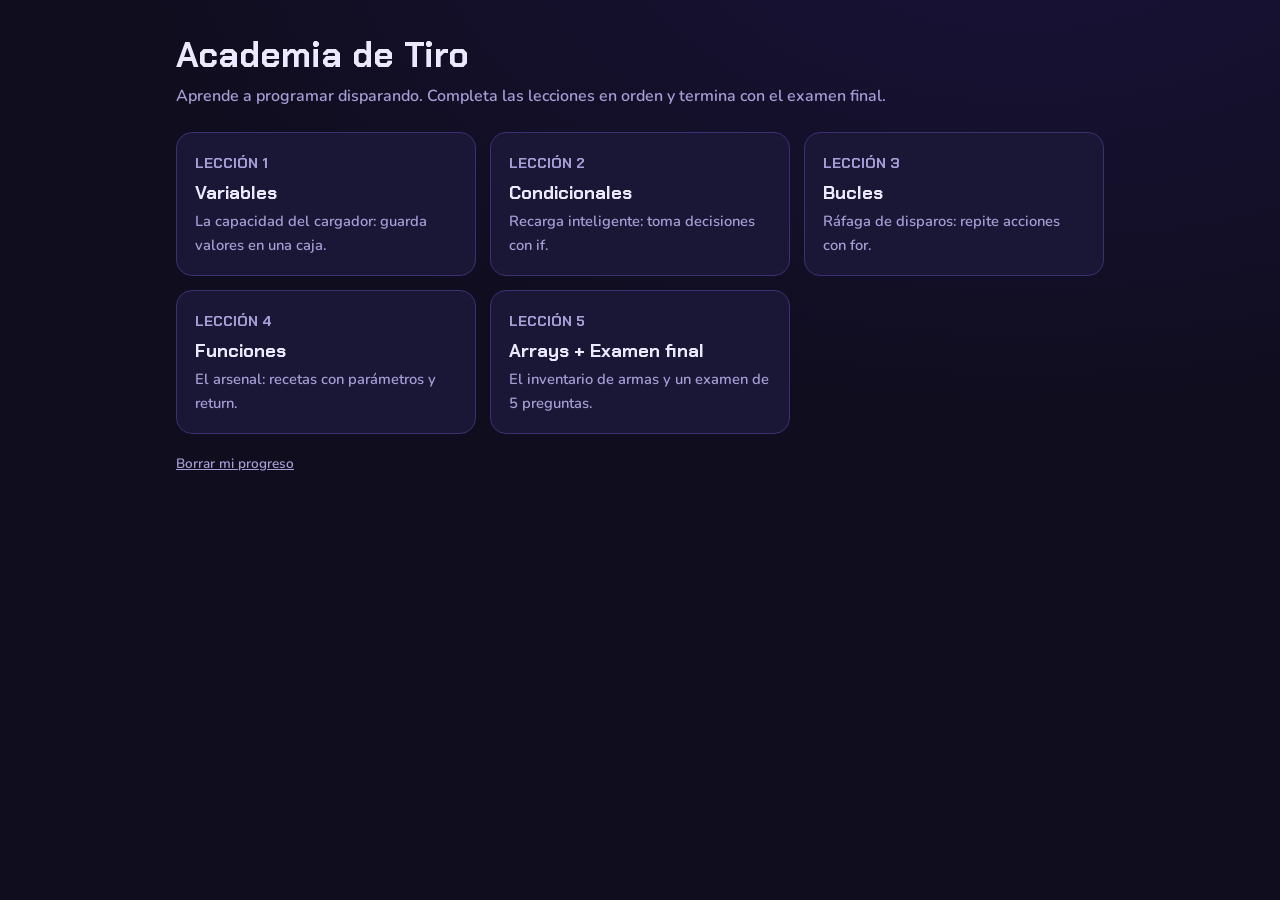
==== index.html @ e1181e5a "Add files via upload" ====
<!DOCTYPE html>
<html lang="es">
<head>
<meta charset="utf-8">
<meta name="viewport" content="width=device-width, initial-scale=1">
<title>Academia de Tiro · Aprende a programar</title>
<link rel="preconnect" href="https://fonts.googleapis.com">
<link href="https://fonts.googleapis.com/css2?family=Chakra+Petch:wght@500;700&family=Nunito:wght@600;800&display=swap" rel="stylesheet">
<link rel="stylesheet" href="css/style.css">
<style>
.wrap{max-width:960px;margin:0 auto;padding:32px 16px}
h1{font:700 2.2rem var(--ui);margin:0}.sub{color:var(--muted);margin:6px 0 24px}
.grid{display:grid;gap:14px;grid-template-columns:repeat(auto-fit,minmax(260px,1fr))}
.card{display:block;text-decoration:none;color:var(--text);background:var(--panel);border:1px solid var(--line);border-radius:16px;padding:18px;transition:transform .12s,border-color .12s;position:relative}
.card:hover{transform:translateY(-3px);border-color:var(--cyan)}
.card b{font:700 1.15rem var(--ui);display:block;margin:6px 0 4px}.card span{color:var(--muted);font-size:.92rem}
.num{font:700 .8rem var(--ui);color:var(--cyan)}
.done::after{content:"✓ Completada";position:absolute;top:14px;right:14px;font:700 .75rem var(--ui);color:#06281a;background:var(--ok);padding:2px 8px;border-radius:99px}
.link{background:none;border:0;color:var(--muted);text-decoration:underline;font:600 .85rem var(--body);margin-top:20px;padding:0;cursor:pointer}
</style>
</head>
<body>
<div class="wrap">
  <h1>Academia de Tiro</h1>
  <p class="sub">Aprende a programar disparando. Completa las lecciones en orden y termina con el examen final.</p>
  <div class="grid" id="grid"></div>
  <button class="link" id="reset">Borrar mi progreso</button>
</div>
<script>
const L = [
  ['01-variables', 'Variables', 'La capacidad del cargador: guarda valores en una caja.'],
  ['02-condicionales', 'Condicionales', 'Recarga inteligente: toma decisiones con if.'],
  ['03-bucles', 'Bucles', 'Ráfaga de disparos: repite acciones con for.'],
  ['04-funciones', 'Funciones', 'El arsenal: recetas con parámetros y return.'],
  ['05-arrays', 'Arrays + Examen final', 'El inventario de armas y un examen de 5 preguntas.']
];
const got = i => { try { return localStorage.getItem('academia:leccion' + (i + 1)) === '1'; } catch (e) { return false; } };
document.getElementById('grid').innerHTML = L.map((l, i) =>
  `<a class="card ${got(i) ? 'done' : ''}" href="lecciones/${l[0]}.html"><span class="num">LECCIÓN ${i + 1}</span><b>${l[1]}</b><span>${l[2]}</span></a>`).join('');
document.getElementById('reset').onclick = () => { try { for (let i = 1; i <= 5; i++) localStorage.removeItem('academia:leccion' + i); } catch (e) {} location.reload(); };
</script>
</body>
</html>
---- css/style.css ----
:root{
  --bg:#100d1f;--panel:#1a1636;--panel2:#231e47;--line:#3a3270;
  --text:#ece9ff;--muted:#a59fd6;--cyan:#3ee6ff;--pink:#ff5c93;--gold:#ffd23f;--ok:#4cf0a0;
  --ui:'Chakra Petch',system-ui,sans-serif;--body:'Nunito',system-ui,sans-serif;--mono:'JetBrains Mono',ui-monospace,monospace;
  color-scheme:dark;box-sizing:border-box;
  padding-top:env(safe-area-inset-top,0px);padding-bottom:env(safe-area-inset-bottom,0px);
}
html{scroll-padding-top:env(safe-area-inset-top,0px)}
*,*::before,*::after{box-sizing:inherit}
body{margin:0;min-height:100vh;background:radial-gradient(900px 500px at 80% -10%,#2a1f6b55,transparent),var(--bg);color:var(--text);font-family:var(--body);font-weight:600;line-height:1.5}
.app{max-width:1180px;margin:0 auto;padding:16px;display:grid;gap:16px;grid-template-columns:minmax(260px,330px) 1fr}
header{grid-column:1/-1;display:flex;align-items:center;gap:12px;flex-wrap:wrap}
header h1{font:700 1.35rem var(--ui);margin:0;letter-spacing:.02em}
.chip{font:700 .8rem var(--ui);padding:4px 10px;border-radius:99px;background:var(--panel2);border:1px solid var(--line);color:var(--cyan)}
.progress{margin-left:auto;display:flex;gap:6px;align-items:center;color:var(--muted);font-size:.85rem}
.progress i{width:34px;height:8px;border-radius:9px;background:var(--panel2);display:block}
.progress i.on{background:var(--cyan)}
.panel{background:var(--panel);border:1px solid var(--line);border-radius:16px;padding:18px}
.explain{align-self:start}
.explain h2{font:700 1.25rem var(--ui);margin:0 0 8px;color:var(--gold)}
.explain p{margin:0 0 12px;font-size:1rem}
.box{display:flex;align-items:center;gap:12px;background:var(--panel2);border-radius:12px;padding:12px;margin:12px 0}
.box svg{flex:none}
.parts{display:grid;gap:8px;margin:12px 0;font-size:.92rem}
.parts div{display:flex;gap:8px;align-items:baseline}
.tag{font:700 .85rem var(--mono);padding:1px 7px;border-radius:6px;white-space:nowrap}
.t1{background:#3ee6ff22;color:var(--cyan)}.t2{background:#ff5c9322;color:var(--pink)}.t3{background:#ffd23f22;color:var(--gold)}
.mission{border-left:4px solid var(--pink);padding:8px 12px;background:#ff5c9314;border-radius:0 10px 10px 0;font-size:.95rem}
.main{display:grid;gap:16px;min-width:0}
.hud{display:flex;gap:14px;align-items:center;flex-wrap:wrap;margin-bottom:10px}
.ammo{font:700 2rem var(--ui);line-height:1;min-width:92px;color:var(--cyan);transition:color .2s}
.ammo.low{color:var(--pink)}.ammo.big{color:var(--ok)}
.bar{flex:1;min-width:120px;height:12px;border-radius:9px;background:var(--panel2);overflow:hidden;border:1px solid var(--line)}
.bar b{display:block;height:100%;width:100%;background:linear-gradient(90deg,var(--cyan),var(--ok));transition:width .12s}
.stat{font:700 .95rem var(--ui);color:var(--muted)}.stat span{color:var(--text)}
.stage{position:relative;border-radius:12px;overflow:hidden;border:2px solid var(--line);line-height:0;transition:border-color .3s,box-shadow .3s}
.stage.unlocked{border-color:var(--ok);box-shadow:0 0 24px #4cf0a066}
canvas{width:100%;height:auto;aspect-ratio:8/5;display:block;cursor:crosshair;touch-action:none;background:#0b0920}
.row{display:flex;gap:10px;align-items:center;margin-top:10px;flex-wrap:wrap;line-height:1.4}
button{font:700 1rem var(--ui);border:0;border-radius:12px;padding:11px 18px;cursor:pointer;transition:transform .08s,filter .15s}
button:active{transform:translateY(2px)}button:hover{filter:brightness(1.1)}
button:focus-visible,textarea:focus-visible{outline:3px solid var(--gold);outline-offset:2px}
.run{background:var(--ok);color:#06281a;box-shadow:0 4px 0 #1e8f5c}
.ghost{background:var(--panel2);color:var(--text);border:1px solid var(--line)}
.editor{background:#0c0a1d;border:1px solid var(--line);border-radius:12px;padding:6px 0;display:grid;grid-template-columns:34px 1fr}
.pips{display:flex;gap:4px;flex:1;min-width:120px}.pips i{width:10px;height:22px;border-radius:5px 5px 2px 2px;background:var(--cyan);transition:background .1s,opacity .1s}.pips i.off{background:var(--panel2);opacity:.6}.big{min-width:150px}.ln{font:500 .95rem/1.7 var(--mono);color:#5d5799;text-align:right;padding:8px 8px 8px 0;white-space:pre;user-select:none}
textarea{font:700 1rem/1.7 var(--mono);color:#e6f6ff;background:transparent;border:0;resize:none;width:100%;padding:8px 10px;height:112px;white-space:pre;overflow-x:auto}
.code-h{display:flex;justify-content:space-between;align-items:baseline;margin-bottom:10px;gap:8px;flex-wrap:wrap}
.code-h h2{font:700 1.1rem var(--ui);margin:0}
.code-h span{color:var(--muted);font-size:.85rem}
#msg{margin-top:10px;padding:10px 14px;border-radius:12px;font-size:.98rem;background:var(--panel2);min-height:46px}
#msg.ok{background:#4cf0a01f;border:1px solid var(--ok)}
#msg.warn{background:#ffd23f1c;border:1px solid var(--gold)}
#msg.err{background:#ff5c931c;border:1px solid var(--pink)}
#hint{display:none;margin-top:8px;color:var(--gold);font-size:.92rem}
@media(max-width:820px){.app{grid-template-columns:1fr}.progress{margin-left:0}}
@media(prefers-reduced-motion:reduce){*{transition:none!important}}
.slots{display:flex;gap:8px;flex-wrap:wrap;margin-top:10px}
.slot{font:700 .85rem var(--mono);background:var(--panel2);color:var(--muted);border:2px solid var(--line);padding:7px 12px;border-radius:10px}
.slot.active{color:#06281a;background:var(--cyan);border-color:var(--cyan)}
.qtxt{font-size:1.05rem;margin:6px 0}
.qcode{font:700 .95rem/1.6 var(--mono);background:#0c0a1d;border:1px solid var(--line);border-radius:10px;padding:10px 12px;white-space:pre-wrap;margin:10px 0;color:#e6f6ff}
.opt{display:block;width:100%;text-align:left;background:var(--panel2);color:var(--text);border:2px solid var(--line);margin-top:8px;font:700 1rem var(--mono)}
.opt.good{border-color:var(--ok);background:#4cf0a01f}.opt.bad{border-color:var(--pink);background:#ff5c931c}
.dots{display:flex;gap:6px}.dots i{width:28px;height:8px;border-radius:9px;background:var(--panel2)}.dots i.cur{background:var(--cyan)}.dots i.ok{background:var(--ok)}.dots i.no{background:var(--pink)}
.score{font:700 2.4rem var(--ui);color:var(--gold);margin:6px 0}
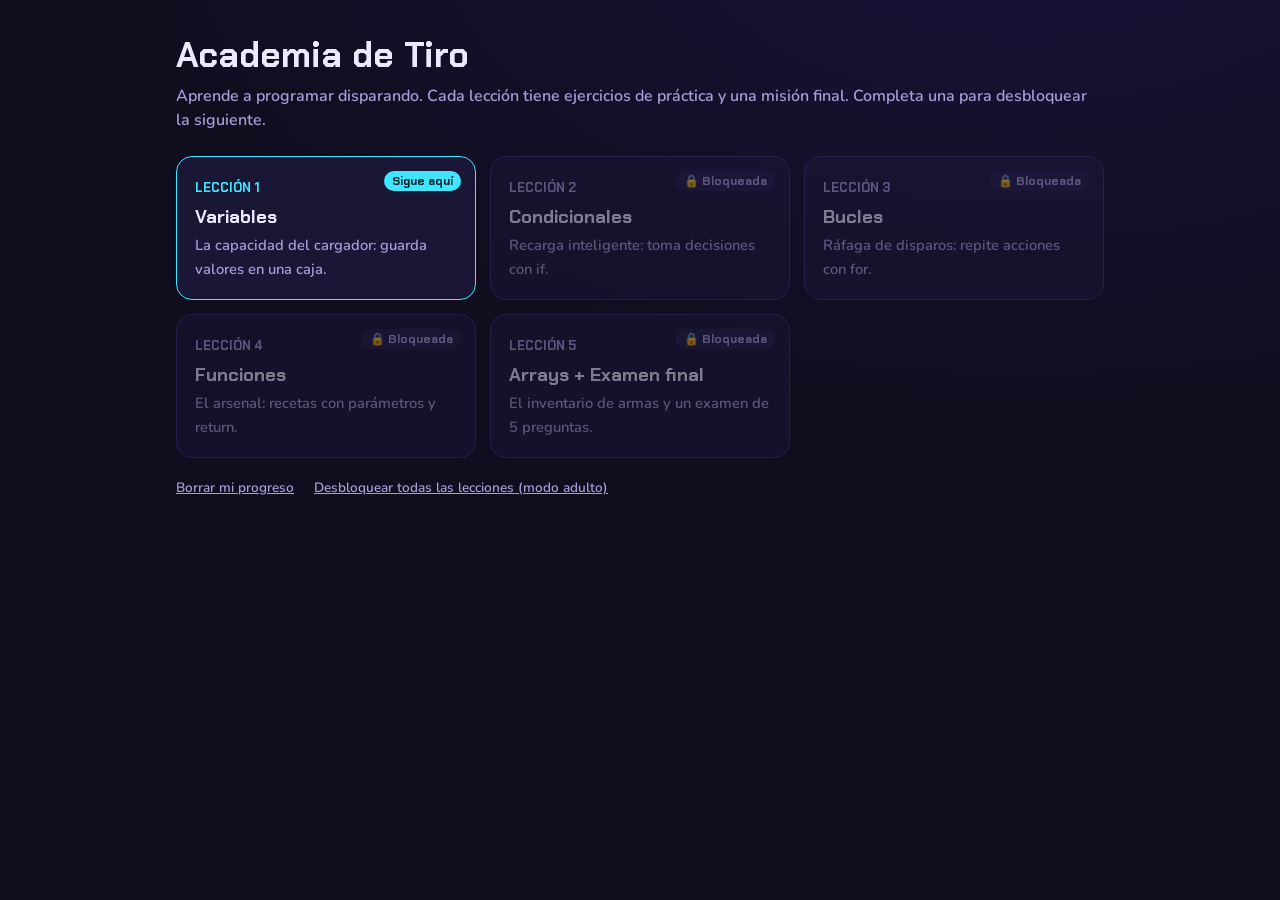
==== commit a88374ce: "commit-mas-práctica" ====
--- a/index.html
+++ b/index.html
@@ -12,19 +12,23 @@
 h1{font:700 2.2rem var(--ui);margin:0}.sub{color:var(--muted);margin:6px 0 24px}
 .grid{display:grid;gap:14px;grid-template-columns:repeat(auto-fit,minmax(260px,1fr))}
 .card{display:block;text-decoration:none;color:var(--text);background:var(--panel);border:1px solid var(--line);border-radius:16px;padding:18px;transition:transform .12s,border-color .12s;position:relative}
-.card:hover{transform:translateY(-3px);border-color:var(--cyan)}
+a.card:hover{transform:translateY(-3px);border-color:var(--cyan)}
 .card b{font:700 1.15rem var(--ui);display:block;margin:6px 0 4px}.card span{color:var(--muted);font-size:.92rem}
-.num{font:700 .8rem var(--ui);color:var(--cyan)}
-.done::after{content:"✓ Completada";position:absolute;top:14px;right:14px;font:700 .75rem var(--ui);color:#06281a;background:var(--ok);padding:2px 8px;border-radius:99px}
-.link{background:none;border:0;color:var(--muted);text-decoration:underline;font:600 .85rem var(--body);margin-top:20px;padding:0;cursor:pointer}
+.card .num{font:700 .8rem var(--ui);color:var(--cyan)}
+.card.lock{opacity:.5}.card.lock .num{color:var(--muted)}
+.card .tag2{position:absolute;top:14px;right:14px;font:700 .75rem var(--ui);padding:2px 8px;border-radius:99px}
+.done .tag2{color:#06281a;background:var(--ok)}.lock .tag2{background:var(--panel2);color:var(--muted)}
+.next{border-color:var(--cyan)}.next .tag2{background:var(--cyan);color:#06222a}
+.link{background:none;border:0;color:var(--muted);text-decoration:underline;font:600 .85rem var(--body);margin:20px 16px 0 0;padding:0;cursor:pointer}
 </style>
 </head>
 <body>
 <div class="wrap">
   <h1>Academia de Tiro</h1>
-  <p class="sub">Aprende a programar disparando. Completa las lecciones en orden y termina con el examen final.</p>
+  <p class="sub">Aprende a programar disparando. Cada lección tiene ejercicios de práctica y una misión final. Completa una para desbloquear la siguiente.</p>
   <div class="grid" id="grid"></div>
   <button class="link" id="reset">Borrar mi progreso</button>
+  <button class="link" id="free">Desbloquear todas las lecciones (modo adulto)</button>
 </div>
 <script>
 const L = [
@@ -34,10 +38,18 @@
   ['04-funciones', 'Funciones', 'El arsenal: recetas con parámetros y return.'],
   ['05-arrays', 'Arrays + Examen final', 'El inventario de armas y un examen de 5 preguntas.']
 ];
-const got = i => { try { return localStorage.getItem('academia:leccion' + (i + 1)) === '1'; } catch (e) { return false; } };
-document.getElementById('grid').innerHTML = L.map((l, i) =>
-  `<a class="card ${got(i) ? 'done' : ''}" href="lecciones/${l[0]}.html"><span class="num">LECCIÓN ${i + 1}</span><b>${l[1]}</b><span>${l[2]}</span></a>`).join('');
-document.getElementById('reset').onclick = () => { try { for (let i = 1; i <= 5; i++) localStorage.removeItem('academia:leccion' + i); } catch (e) {} location.reload(); };
+const get = k => { try { return localStorage.getItem(k) === '1'; } catch (e) { return false; } };
+const free = get('academia:libre');
+let nextMarked = false;
+document.getElementById('grid').innerHTML = L.map((l, i) => {
+  const done = get('academia:leccion' + (i + 1)), open = free || i === 0 || get('academia:leccion' + i);
+  const body = '<span class="num">LECCIÓN ' + (i + 1) + '</span><b>' + l[1] + '</b><span>' + l[2] + '</span>';
+  if (!open) return '<div class="card lock">' + body + '<span class="tag2">🔒 Bloqueada</span></div>';
+  const cur = !done && !nextMarked; if (cur) nextMarked = true;
+  return '<a class="card ' + (done ? 'done' : cur ? 'next' : '') + '" href="lecciones/' + l[0] + '.html">' + body + (done ? '<span class="tag2">✓ Completada</span>' : cur ? '<span class="tag2">Sigue aquí</span>' : '') + '</a>';
+}).join('');
+document.getElementById('reset').onclick = () => { if (!confirm('¿Borrar todo el progreso?')) return; try { Object.keys(localStorage).filter(k => k.startsWith('academia:')).forEach(k => localStorage.removeItem(k)); } catch (e) {} location.reload(); };
+document.getElementById('free').onclick = () => { try { localStorage.setItem('academia:libre', '1'); } catch (e) {} location.reload(); };
 </script>
 </body>
 </html>
--- a/css/style.css
+++ b/css/style.css
@@ -64,3 +64,17 @@
 .opt.good{border-color:var(--ok);background:#4cf0a01f}.opt.bad{border-color:var(--pink);background:#ff5c931c}
 .dots{display:flex;gap:6px}.dots i{width:28px;height:8px;border-radius:9px;background:var(--panel2)}.dots i.cur{background:var(--cyan)}.dots i.ok{background:var(--ok)}.dots i.no{background:var(--pink)}
 .score{font:700 2.4rem var(--ui);color:var(--gold);margin:6px 0}
+
+/* Práctica guiada */
+.practice{border-color:var(--cyan)}
+.pstep{color:var(--muted);font:700 .85rem var(--ui);text-transform:uppercase;letter-spacing:.04em}
+.pq{font-size:1.08rem;margin:8px 0}
+.pcode{font:700 1rem/1.7 var(--mono);background:#0c0a1d;border:1px solid var(--line);border-radius:10px;padding:10px 12px;white-space:pre-wrap;color:#e6f6ff;margin:8px 0;overflow-x:auto}
+.pcode input{font:inherit;color:var(--gold);background:#2a2460;border:2px solid var(--gold);border-radius:6px;padding:0 6px;width:6ch;text-align:center}
+.pta{display:block;width:100%;font:700 1rem/1.7 var(--mono);color:#e6f6ff;background:#0c0a1d;border:1px solid var(--line);border-radius:10px;padding:10px 12px;height:120px;resize:none;white-space:pre}
+.pviz{margin:8px 0;padding:10px 12px;background:var(--panel2);border-radius:10px;font-size:1.05rem;line-height:1.6;word-break:break-all}
+.pfb{margin-top:10px;padding:10px 14px;border-radius:12px;background:var(--panel2)}
+.pfb.ok{background:#4cf0a01f;border:1px solid var(--ok)}
+.pfb.err{background:#ff5c931c;border:1px solid var(--pink)}
+.locked{opacity:.4;filter:grayscale(.6)}
+.plock{margin-top:12px;color:var(--gold);font-size:.92rem}
